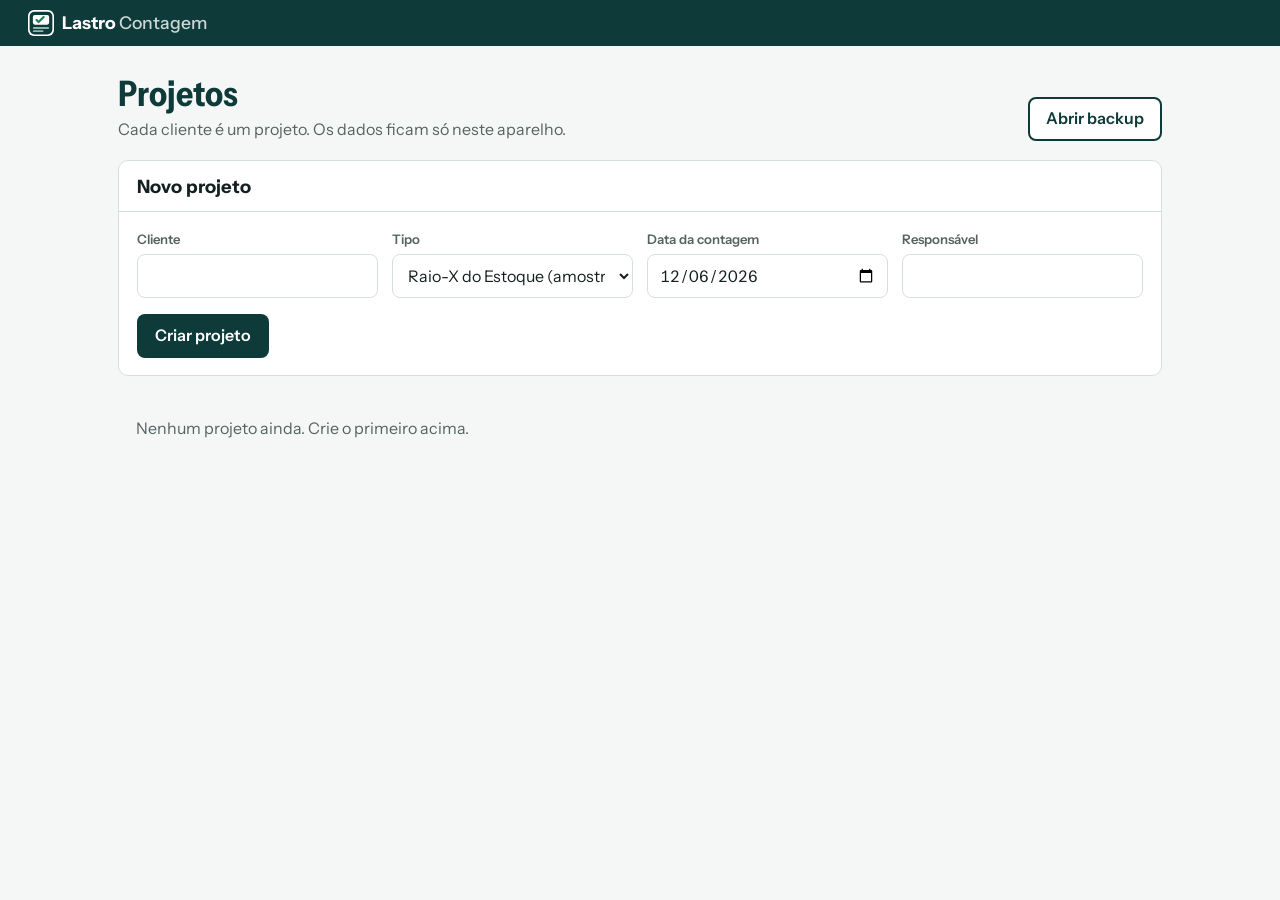
==== app/index.html @ 6a036273 "Lastro Contagem: inventário, Raio-X, recontagem, conciliação e relatório; README Co-Authored-By: Cla" ====
<!doctype html>
<html lang="pt-BR">
<head>
<meta charset="utf-8">
<meta name="viewport" content="width=device-width, initial-scale=1, viewport-fit=cover">
<meta name="robots" content="noindex, nofollow">
<meta name="theme-color" content="#0e3b39">
<title>Lastro Contagem</title>
<link rel="icon" href="../assets/logo.svg" type="image/svg+xml">
<link rel="manifest" href="manifest.webmanifest">
<link rel="stylesheet" href="app.css">
</head>
<body>
<header class="barra">
  <a class="marca" href="#projetos"><img src="../assets/logo.svg" alt=""><span>Lastro <b>Contagem</b></span></a>
  <span class="offline" id="offline" hidden>Sem internet: tudo continua salvo neste aparelho</span>
</header>
<main id="tela"><p class="vazio">Abrindo…</p></main>
<div class="avisos" id="avisos" aria-live="polite"></div>
<script src="planilha.js"></script>
<script src="app.js"></script>
</body>
</html>
---- app/app.css ----
@font-face { font-family: "Instrument Sans"; src: url("../assets/instrument-sans.woff") format("woff"); font-weight: 400 700; font-stretch: 75% 100%; font-display: swap; }
:root {
  --petroleo: #0e3b39; --petroleo-2: #15514e; --papel: #f4f7f6; --branco: #fff; --tinta: #13201f; --cinza: #556361;
  --linha: #d6dfdd; --falta: #b8352a; --falta-f: #fbe9e7; --sobra: #2a57a8; --sobra-f: #e7eefb; --bate: #1e7f55; --bate-f: #e3f3eb;
  --atencao: #9a5b00; --atencao-f: #fff2d9; --raio: 8px;
}
* { box-sizing: border-box; }
body { margin: 0; background: var(--papel); color: var(--tinta); font-family: "Instrument Sans", system-ui, sans-serif; font-size: 16px; line-height: 1.5; font-variant-numeric: tabular-nums; padding-bottom: env(safe-area-inset-bottom); }
h1, h2, h3 { margin: 0; line-height: 1.15; }
p { margin: 0; }
a { color: var(--petroleo-2); }
[hidden] { display: none !important; }
:focus-visible { outline: 3px solid var(--sobra); outline-offset: 2px; }

.barra { position: sticky; top: 0; z-index: 10; display: flex; align-items: center; gap: 1rem; padding: .6rem clamp(12px, 3vw, 28px); background: var(--petroleo); color: #fff; }
.marca { display: flex; align-items: center; gap: .5rem; color: #fff; text-decoration: none; font-weight: 700; font-size: 1.1rem; }
.marca img { width: 26px; height: 26px; background: #fff; border-radius: 6px; }
.marca b { font-weight: 500; opacity: .8; }
.offline { margin-left: auto; font-size: .8rem; background: var(--atencao-f); color: var(--atencao); padding: .2rem .6rem; border-radius: 99px; }

main { max-width: 1100px; margin: 0 auto; padding: clamp(14px, 3vw, 28px) clamp(12px, 3vw, 28px) 6rem; }
.cabeca { display: flex; flex-wrap: wrap; justify-content: space-between; align-items: flex-end; gap: .8rem; margin-bottom: 1.2rem; }
.cabeca h1 { font-size: clamp(1.6rem, 4vw, 2.2rem); color: var(--petroleo); font-stretch: 85%; }
.cabeca p { color: var(--cinza); margin-top: .2rem; }
.voltar { font-weight: 600; text-decoration: none; display: inline-block; margin-bottom: .4rem; }

.passos-proj { display: flex; gap: .4rem; overflow-x: auto; margin-bottom: 1.2rem; padding-bottom: .2rem; }
.passos-proj a { white-space: nowrap; text-decoration: none; padding: .5rem .9rem; border-radius: 99px; background: var(--branco); border: 1.5px solid var(--linha); color: var(--cinza); font-weight: 600; font-size: .9rem; }
.passos-proj a[aria-current="page"] { background: var(--petroleo); color: #fff; border-color: var(--petroleo); }
.passos-proj a.ok::before { content: "✓ "; color: var(--bate); }
.passos-proj a[aria-current="page"].ok::before { color: #9fe0c0; }

.bloco { background: var(--branco); border: 1px solid var(--linha); border-radius: 10px; margin-bottom: 1rem; }
.bloco > header { display: flex; flex-wrap: wrap; justify-content: space-between; align-items: center; gap: .6rem; padding: .9rem 1.1rem; border-bottom: 1px solid var(--linha); }
.bloco > header h2 { font-size: 1.15rem; }
.bloco > header p { color: var(--cinza); font-size: .9rem; }
.corpo { padding: 1.1rem; }
.vazio { padding: 1.5rem 1.1rem; color: var(--cinza); }

.btn { display: inline-flex; align-items: center; justify-content: center; gap: .4rem; min-height: 44px; padding: .5rem 1rem; border-radius: var(--raio); border: 2px solid transparent; font: inherit; font-weight: 600; cursor: pointer; text-decoration: none; line-height: 1.1; }
.btn-p { background: var(--petroleo); color: #fff; }
.btn-p:hover { background: var(--petroleo-2); }
.btn-b { background: #fff; color: var(--petroleo); border-color: var(--petroleo); }
.btn-t { background: none; color: var(--petroleo-2); padding-inline: .4rem; text-decoration: underline; }
.btn-perigo { background: #fff; color: var(--falta); border-color: var(--falta); }
.btn[disabled] { opacity: .45; cursor: not-allowed; }
.linha-btn { display: flex; flex-wrap: wrap; gap: .5rem; align-items: center; }

.grade { display: grid; grid-template-columns: repeat(auto-fill, minmax(200px, 1fr)); gap: .9rem; }
.grade .largo { grid-column: 1 / -1; }
.campo { display: grid; gap: .25rem; }
.campo > span { font-size: .82rem; font-weight: 600; color: var(--cinza); }
.entrada { width: 100%; min-height: 44px; padding: .45rem .7rem; border: 1.5px solid var(--linha); border-radius: var(--raio); background: #fff; font: inherit; color: inherit; }
.entrada:focus { outline: none; border-color: var(--petroleo-2); box-shadow: 0 0 0 3px #d2e6e3; }
textarea.entrada { min-height: 100px; resize: vertical; }
.ajuda { font-size: .85rem; color: var(--cinza); }
.check { display: flex; gap: .5rem; align-items: flex-start; cursor: pointer; }
.check input { width: 20px; height: 20px; margin-top: .1rem; accent-color: var(--petroleo); }

.rolagem { overflow-x: auto; }
table.t { width: 100%; border-collapse: collapse; font-size: .92rem; }
.t th { text-align: left; font-size: .76rem; font-weight: 600; color: var(--cinza); padding: .55rem .8rem; border-bottom: 1px solid var(--linha); white-space: nowrap; }
.t td { padding: .55rem .8rem; border-bottom: 1px solid #edf1f0; vertical-align: top; }
.t .n { text-align: right; white-space: nowrap; }
.t td small { display: block; color: var(--cinza); font-size: .78rem; }
.t tr.clica { cursor: pointer; }
.t tr.clica:hover td { background: #f6f9f8; }

.selo { display: inline-block; padding: .08rem .5rem; border-radius: 4px; font-size: .78rem; font-weight: 700; white-space: nowrap; }
.selo.falta { background: var(--falta-f); color: var(--falta); }
.selo.sobra { background: var(--sobra-f); color: var(--sobra); }
.selo.bate { background: var(--bate-f); color: var(--bate); }
.selo.pend { background: var(--atencao-f); color: var(--atencao); }
.selo.neutro { background: #eef2f1; color: var(--cinza); }
.v-falta { color: var(--falta); font-weight: 700; }
.v-sobra { color: var(--sobra); font-weight: 700; }

.numeros { display: grid; grid-template-columns: repeat(4, minmax(0, 1fr)); background: var(--branco); border: 1px solid var(--linha); border-radius: 10px; margin-bottom: 1rem; }
.numeros > div { padding: .9rem 1.1rem; border-left: 1px solid var(--linha); }
.numeros > div:first-child { border-left: 0; }
.numeros dt { font-size: .78rem; font-weight: 600; color: var(--cinza); }
.numeros dd { margin: .1rem 0 0; font-size: 1.8rem; font-weight: 700; font-stretch: 78%; line-height: 1.1; }
.numeros small { display: block; color: var(--cinza); font-size: .78rem; }
@media (max-width: 700px) { .numeros { grid-template-columns: repeat(2, minmax(0, 1fr)); } .numeros > div:nth-child(3) { border-left: 0; } .numeros > div:nth-child(n+3) { border-top: 1px solid var(--linha); } }

.projetos { display: grid; gap: .6rem; }
.projeto { display: flex; flex-wrap: wrap; justify-content: space-between; align-items: center; gap: .6rem; padding: 1rem 1.1rem; background: var(--branco); border: 1px solid var(--linha); border-radius: 10px; text-decoration: none; color: inherit; }
.projeto:hover { border-color: var(--petroleo-2); }
.projeto b { font-size: 1.1rem; display: block; }
.projeto span { color: var(--cinza); font-size: .9rem; }

/* contagem: pensado para o celular */
.rodada { display: inline-grid; grid-auto-flow: column; background: var(--branco); border: 1px solid var(--linha); border-radius: 10px; padding: 4px; }
.rodada button { min-height: 42px; padding: .3rem 1rem; border: 0; background: none; border-radius: 7px; font: inherit; font-weight: 600; color: var(--cinza); cursor: pointer; }
.rodada button[aria-pressed="true"] { background: var(--petroleo); color: #fff; }
.leitor { position: relative; background: var(--branco); border: 1px solid var(--linha); border-radius: 10px; padding: 1rem; margin-top: 1rem; overflow: hidden; }
.leitor .linha { display: flex; gap: .5rem; }
.leitor .grande { min-height: 58px; font-size: 1.35rem; font-weight: 600; }
.leitor .laser { position: absolute; left: 0; right: 0; top: 0; height: 3px; background: #ff2a2a; box-shadow: 0 0 10px 2px rgba(255, 42, 42, .5); opacity: 0; pointer-events: none; }
.leitor.leu .laser { animation: varre .4s ease-out; }
@keyframes varre { 0% { opacity: 0; top: 8%; } 20% { opacity: 1; } 80% { opacity: 1; } 100% { opacity: 0; top: 92%; } }
.cartao-item { margin-top: 1rem; padding: 1rem; border-radius: 10px; border: 2px solid var(--petroleo); background: #f7fbfa; }
.cartao-item h3 { font-size: 1.25rem; }
.cartao-item .meta { color: var(--cinza); font-size: .9rem; margin-top: .2rem; }
.cartao-item .qtd { display: grid; grid-template-columns: 56px 1fr 56px; gap: .5rem; margin-top: .9rem; }
.cartao-item .qtd button { font-size: 1.6rem; border-radius: var(--raio); border: 1.5px solid var(--linha); background: #fff; cursor: pointer; }
.cartao-item .qtd input { text-align: center; font-size: 1.6rem; font-weight: 700; }
.cartao-item.sem-cadastro { border-color: var(--atencao); background: var(--atencao-f); }
.retorno { margin-top: .6rem; min-height: 1.4em; font-weight: 600; }
.retorno.ok { color: var(--bate); }
.retorno.erro { color: var(--falta); }
.progresso { height: 10px; background: #e1e8e6; border-radius: 99px; overflow: hidden; }
.progresso > div { height: 100%; background: var(--bate); }

.camera { position: fixed; inset: 0; z-index: 50; background: #000; display: grid; grid-template-rows: 1fr auto; }
.camera video { width: 100%; height: 100%; object-fit: cover; }
.camera .mira { position: absolute; left: 10%; right: 10%; top: 40%; height: 20%; border: 3px solid rgba(255,255,255,.85); border-radius: 10px; }
.camera .base { display: flex; justify-content: space-between; align-items: center; gap: 1rem; padding: 1rem; background: var(--petroleo); color: #fff; }

.soltar { display: grid; place-items: center; gap: .4rem; text-align: center; padding: 2.2rem 1rem; border: 2.5px dashed #b9c7c4; border-radius: 10px; background: #fff; cursor: pointer; }
.soltar.sobre { border-color: var(--petroleo-2); background: #f2f8f7; }
.soltar strong { font-size: 1.1rem; }
.sr { position: absolute; width: 1px; height: 1px; overflow: hidden; clip: rect(0 0 0 0); }

.fichas { display: flex; flex-wrap: wrap; gap: .35rem; }
.ficha { min-height: 36px; padding: .25rem .8rem; border: 1.5px solid var(--linha); border-radius: 99px; background: #fff; font: inherit; font-size: .85rem; font-weight: 600; color: var(--cinza); cursor: pointer; }
.ficha[aria-pressed="true"] { background: var(--petroleo); border-color: var(--petroleo); color: #fff; }

.avisos { position: fixed; left: 50%; transform: translateX(-50%); bottom: 1rem; z-index: 60; display: grid; gap: .4rem; width: min(440px, calc(100vw - 2rem)); }
.aviso { padding: .8rem 1rem; border-radius: 8px; background: var(--petroleo); color: #fff; font-weight: 600; box-shadow: 0 10px 24px -10px rgba(0,0,0,.5); }
.aviso.erro { background: var(--falta); }
.aviso.ok { background: var(--bate); }

/* relatório: tela e impressão */
.relatorio { background: #fff; border: 1px solid var(--linha); border-radius: 10px; padding: clamp(1rem, 3vw, 2.2rem); }
.relatorio h1 { font-size: 1.9rem; color: var(--petroleo); font-stretch: 85%; }
.relatorio h2 { font-size: 1.2rem; color: var(--petroleo); margin: 1.6rem 0 .6rem; }
.relatorio .sub { color: var(--cinza); margin-top: .2rem; }
.relatorio .resumo { margin-top: 1rem; font-size: 1.05rem; max-width: 75ch; }
.relatorio ul, .relatorio ol { padding-left: 1.2rem; }
.editavel { width: 100%; }
@media print {
  @page { size: A4; margin: 14mm; }
  body { background: #fff; font-size: 11pt; }
  .barra, .passos-proj, .so-tela, .avisos, .voltar, .cabeca { display: none !important; }
  main { padding: 0; max-width: none; }
  .relatorio { border: 0; padding: 0; }
  .numeros { break-inside: avoid; }
  .t tr { break-inside: avoid; }
  textarea.entrada, input.entrada { border: 0; padding: 0; min-height: 0; resize: none; }
  .relatorio h2 { break-after: avoid; }
}
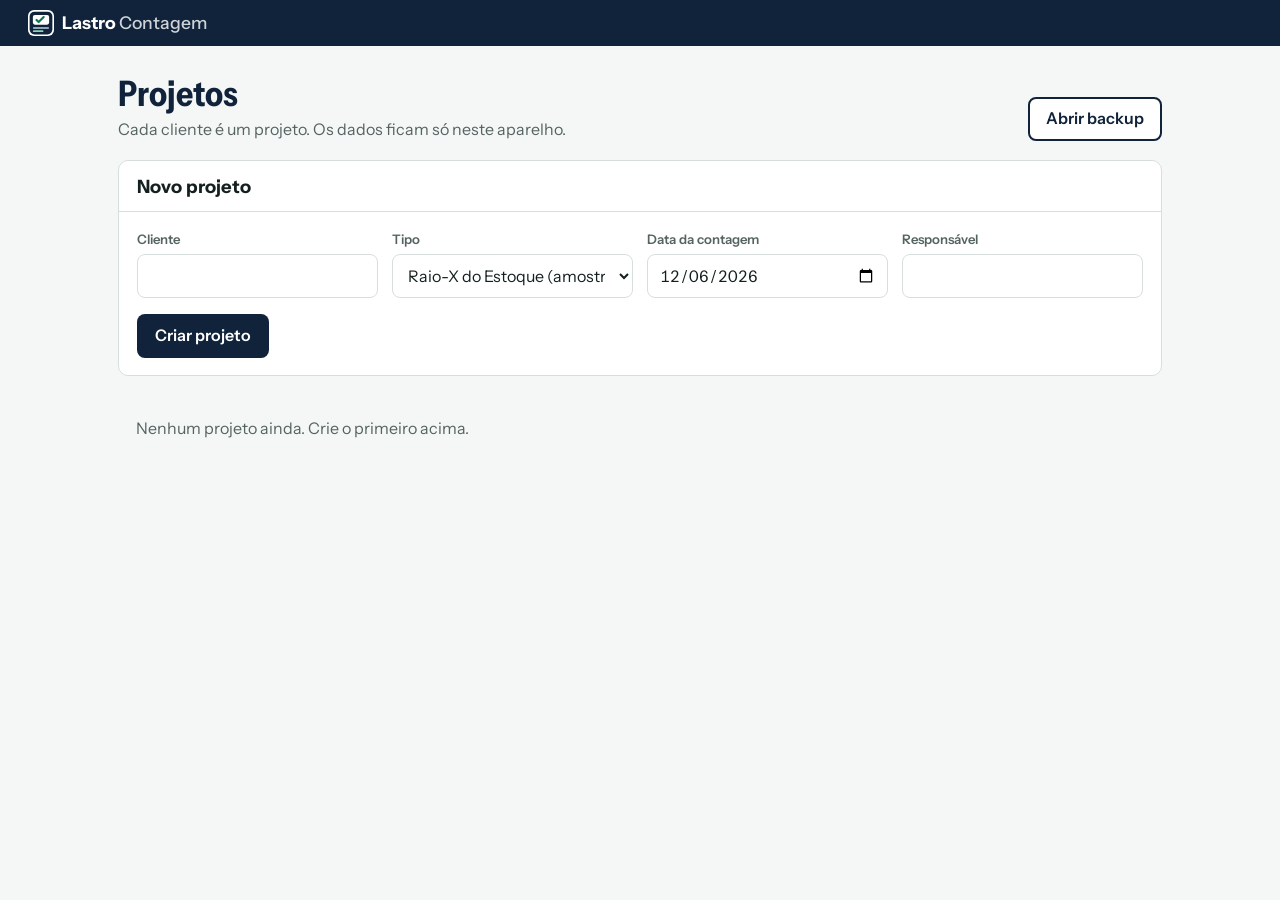
==== commit e343d80a: "Redesign do site: Raio-X como oferta principal, relatório de exemplo consistente, menu no celular, f" ====
--- a/app/index.html
+++ b/app/index.html
@@ -4,7 +4,7 @@
 <meta charset="utf-8">
 <meta name="viewport" content="width=device-width, initial-scale=1, viewport-fit=cover">
 <meta name="robots" content="noindex, nofollow">
-<meta name="theme-color" content="#0e3b39">
+<meta name="theme-color" content="#10233a">
 <title>Lastro Contagem</title>
 <link rel="icon" href="../assets/logo.svg" type="image/svg+xml">
 <link rel="manifest" href="manifest.webmanifest">
--- a/app/app.css
+++ b/app/app.css
@@ -1,6 +1,6 @@
 @font-face { font-family: "Instrument Sans"; src: url("../assets/instrument-sans.woff") format("woff"); font-weight: 400 700; font-stretch: 75% 100%; font-display: swap; }
 :root {
-  --petroleo: #0e3b39; --petroleo-2: #15514e; --papel: #f4f7f6; --branco: #fff; --tinta: #13201f; --cinza: #556361;
+  --petroleo: #10233a; --petroleo-2: #1a3657; --papel: #f4f7f6; --branco: #fff; --tinta: #13201f; --cinza: #556361;
   --linha: #d6dfdd; --falta: #b8352a; --falta-f: #fbe9e7; --sobra: #2a57a8; --sobra-f: #e7eefb; --bate: #1e7f55; --bate-f: #e3f3eb;
   --atencao: #9a5b00; --atencao-f: #fff2d9; --raio: 8px;
 }
